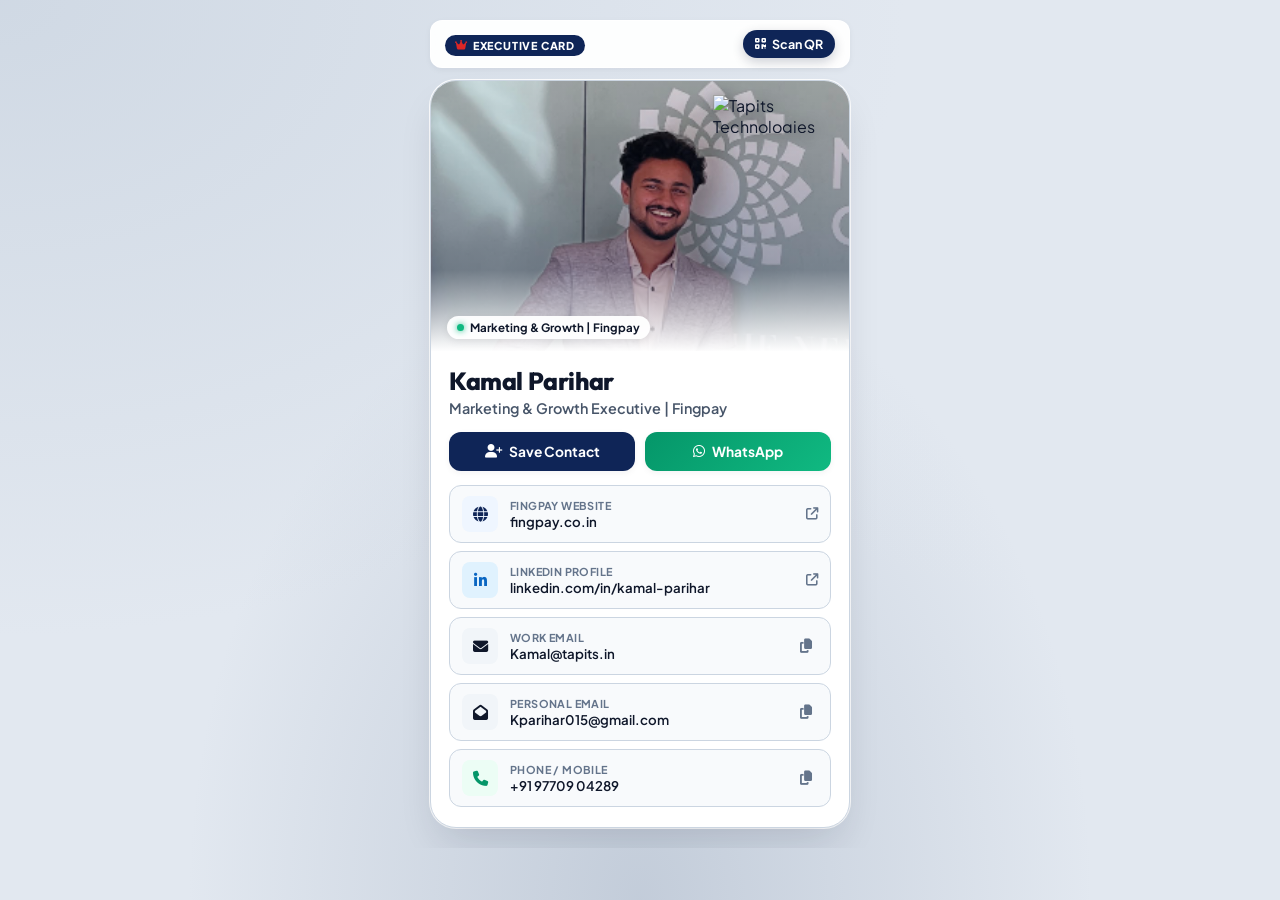
==== kamal.html @ d210d762 "feat: Add standalone cards for Abhigya & Kamal, update logo overlay & remove admin toggle" ====
<!DOCTYPE html>
<html lang="en">
<head>
  <meta charset="UTF-8">
  <meta name="viewport" content="width=device-width, initial-scale=1.0, maximum-scale=1.0, user-scalable=no">
  <title>Kamal Parihar | Digital Business Card</title>
  <meta name="description" content="Digital Business Card & Executive Contact for Kamal Parihar. Marketing & Growth Executive | Fingpay.">
  
  <!-- OpenGraph Social Share Preview -->
  <meta property="og:title" content="Kamal Parihar - Digital Business Card">
  <meta property="og:description" content="Marketing & Growth Executive | Fingpay. Save contact and connect directly.">
  <meta property="og:type" content="profile">
  <meta property="og:image" content="assets/kamal_photo.jpg">
  
  <!-- PWA & Theme Color -->
  <link rel="manifest" href="manifest.json">
  <meta name="theme-color" content="#e2e8f0">

  <!-- Google Fonts -->
  <link rel="preconnect" href="https://fonts.googleapis.com">
  <link rel="preconnect" href="https://fonts.gstatic.com" crossorigin>
  <link href="https://fonts.googleapis.com/css2?family=Plus+Jakarta+Sans:wght@400;500;600;700;800&family=Outfit:wght@500;600;700;800;900&display=swap" rel="stylesheet">
  
  <!-- FontAwesome Icons -->
  <link rel="stylesheet" href="https://cdnjs.cloudflare.com/ajax/libs/font-awesome/6.5.1/css/all.min.css">

  <!-- QRCode Library -->
  <script src="https://cdnjs.cloudflare.com/ajax/libs/qrcodejs/1.0.0/qrcode.min.js"></script>

  <!-- App Stylesheet -->
  <link rel="stylesheet" href="styles.css?v=28">
</head>
<body class="theme-nerds grey-theme">

  <div class="app-wrapper" role="main">
    
    <!-- Top Executive Header Bar (Floating Glass Pill) -->
    <header class="app-header">
      <div class="brand">
        <span class="brand-badge"><i class="fa-solid fa-crown"></i> EXECUTIVE CARD</span>
      </div>
      
      <!-- Profile Selector Dropdown (Hidden by default; toggleable via ?admin=true) -->
      <div class="profile-selector" id="profileSelectorBox" style="display: none;">
        <select id="profileSelect" onchange="switchProfile(this.value)" aria-label="Select Profile">
          <option value="abhigya">Abhigya Kanungo</option>
          <option value="kamal">Kamal Parihar</option>
        </select>
      </div>

      <!-- Quick Action QR Scanner Toggle -->
      <button class="qr-pill-btn" onclick="toggleCardFlip()" title="Show Profile QR Code" aria-label="Show Profile QR Code">
        <i class="fa-solid fa-qrcode"></i>
        <span>Scan QR</span>
      </button>
    </header>

    <!-- CARD CONTAINER ENGINE WITH SMOOTH FLIP FLUIDITY -->
    <div class="card-flipper-wrapper" id="cardFlipper">
      <div class="card-inner-box" id="cardInner">
        
        <!-- ==========================================
             FRONT PROFILE CARD
             ========================================== -->
        <article class="card-face card-front">
          
          <!-- HIGH-IMPACT PROFILE BANNER (PROMINENT COVER PORTRAIT) -->
          <div class="hero-banner-container">
            <div class="banner-image-wrapper">
              <img id="profilePhotoImg" src="assets/abhigya_photo.jpg" alt="Abhigya Kanungo" class="banner-photo-img">
              <div class="banner-gradient-overlay"></div>
            </div>

            <!-- Top Right Company Logo Badge -->
            <div class="company-logo-badge" id="logoBox" title="Company Logo">
              <img id="compLogoImg" src="assets/nerds_logo.png" alt="Nerds Logo" class="comp-logo-img">
              <span id="compLogoFallback" class="logo-fallback-text" style="display:none;">NERDS</span>
            </div>

            <!-- Active Status Indicator Badge -->
            <div class="banner-status-badge">
              <span class="status-pulse-dot"></span>
              <span class="status-text" id="statusBadgeText">Founding Member @ Nerds</span>
            </div>
          </div>

          <!-- COMPACT EXECUTIVE DETAILS BODY -->
          <div class="card-body-compact">
            
            <!-- Compact Name & Headline -->
            <div class="profile-titles">
              <h1 class="profile-name" id="profName">Abhigya Kanungo</h1>
              <p class="profile-headline" id="profHeadline">Product & Growth</p>
            </div>

            <!-- Primary CTAs Grid -->
            <div class="primary-action-grid">
              <button class="btn btn-save" onclick="downloadVCard()" aria-label="Save Contact">
                <i class="fa-solid fa-user-plus"></i>
                <span>Save Contact</span>
              </button>

              <a id="btnWhatsapp" href="#" target="_blank" rel="noopener noreferrer" class="btn btn-whatsapp" aria-label="WhatsApp">
                <i class="fa-brands fa-whatsapp"></i>
                <span>WhatsApp</span>
              </a>
            </div>

            <!-- DIRECT CONTACT & PORTFOLIO LINKS (UNIFORM STYLING) -->
            <div class="contact-links-list" id="contactLinksList">
              
              <!-- Personal Portfolio Card -->
              <a id="btnPortfolio" href="https://abhigya-portofolio.vercel.app/" target="_blank" rel="noopener noreferrer" class="link-card portfolio-card">
                <div class="link-icon portfolio-icon"><i class="fa-solid fa-laptop-code"></i></div>
                <div class="link-text">
                  <span class="lbl">PERSONAL PORTFOLIO</span>
                  <span class="val" id="dispPortfolio">abhigya-portofolio.vercel.app</span>
                </div>
                <i class="fa-solid fa-arrow-up-right-from-square arrow-icon"></i>
              </a>

              <!-- Company Website -->
              <a id="btnWebsite" href="https://nerds.co.in" target="_blank" rel="noopener noreferrer" class="link-card website-card">
                <div class="link-icon website-icon"><i class="fa-solid fa-globe"></i></div>
                <div class="link-text">
                  <span class="lbl" id="lblWebsite">COMPANY WEBSITE</span>
                  <span class="val" id="dispWebsite">nerds.co.in</span>
                </div>
                <i class="fa-solid fa-arrow-up-right-from-square arrow-icon"></i>
              </a>

              <!-- LinkedIn -->
              <a id="btnLinkedIn" href="https://www.linkedin.com/in/abhigyakanungo" target="_blank" rel="noopener noreferrer" class="link-card linkedin-card">
                <div class="link-icon linkedin-icon"><i class="fa-brands fa-linkedin-in"></i></div>
                <div class="link-text">
                  <span class="lbl">LINKEDIN PROFILE</span>
                  <span class="val" id="dispLinkedIn">linkedin.com/in/abhigyakanungo</span>
                </div>
                <i class="fa-solid fa-arrow-up-right-from-square arrow-icon"></i>
              </a>

              <!-- Work Email -->
              <div id="btnEmail" class="link-card email-card">
                <div class="link-icon email-icon"><i class="fa-solid fa-envelope"></i></div>
                <div class="link-text">
                  <span class="lbl" id="lblEmail">WORK EMAIL</span>
                  <span class="val" id="dispEmail">info@nerds.co.in</span>
                </div>
                <button id="btnCopyEmail" class="copy-icon-btn" title="Copy work email" aria-label="Copy work email">
                  <i class="fa-solid fa-copy"></i>
                </button>
              </div>

              <!-- Personal Email -->
              <div id="btnEmailPersonal" class="link-card email-card">
                <div class="link-icon email-icon"><i class="fa-solid fa-envelope-open"></i></div>
                <div class="link-text">
                  <span class="lbl">PERSONAL EMAIL</span>
                  <span class="val" id="dispEmailPersonal">kanungoabhigya3750@gmail.com</span>
                </div>
                <button id="btnCopyPEmail" class="copy-icon-btn" title="Copy personal email" aria-label="Copy personal email">
                  <i class="fa-solid fa-copy"></i>
                </button>
              </div>

              <!-- Phone -->
              <div id="btnPhone" class="link-card phone-card">
                <div class="link-icon phone-icon"><i class="fa-solid fa-phone"></i></div>
                <div class="link-text">
                  <span class="lbl">PHONE / MOBILE</span>
                  <span class="val" id="dispPhone">+91 9993805217</span>
                </div>
                <button id="btnCopyPhone" class="copy-icon-btn" title="Copy phone number" aria-label="Copy phone number">
                  <i class="fa-solid fa-copy"></i>
                </button>
              </div>

            </div>

          </div>
        </article>

        <!-- ==========================================
             BACK CARD (CREATIVE QR SCANNER PASS VIEW)
             ========================================== -->
        <article class="card-face card-back">
          <div class="qr-pass-header">
            <div class="pass-brand">
              <i class="fa-solid fa-qrcode"></i>
              <span>DIGITAL SCAN PASS</span>
            </div>
            <button class="close-qr-btn" onclick="toggleCardFlip()" title="Return to Card View">
              <i class="fa-solid fa-xmark"></i>
            </button>
          </div>

          <div class="qr-pass-body">
            <!-- "Scan Me" Badge Above QR -->
            <div class="qr-scan-me-pill">
              <i class="fa-solid fa-expand"></i>
              <span>Scan Me</span>
            </div>

            <!-- Glowing QR Scanner Frame -->
            <div class="qr-visual-frame">
              <div class="qr-corner-tl"></div>
              <div class="qr-corner-tr"></div>
              <div class="qr-corner-bl"></div>
              <div class="qr-corner-br"></div>
              
              <div id="qrcode" class="qrcode-canvas-box"></div>
            </div>

            <!-- Profile Summary inside QR Pass -->
            <div class="qr-profile-meta">
              <h3 id="qrName">Abhigya Kanungo</h3>
              <p id="qrRole" class="qr-role">Product & Growth</p>
              <p id="qrSubRole" class="qr-subrole">Founding Member @ Nerds</p>
            </div>

          </div>
        </article>

      </div>
    </div>
  </div>

  <!-- App Engine Script -->
  <script src="app.js?v=28"></script>
</body>
</html>
---- styles.css ----
/* ==========================================================================
   Executive Digital Card System - Grey Tone Theme & Uniform Card Layout
   ========================================================================== */

/* Design System Tokens */
:root {
  --bg-canvas: #e2e8f0;
  --bg-mesh: radial-gradient(at 0% 0%, rgba(203, 213, 225, 0.8) 0px, transparent 50%),
              radial-gradient(at 100% 0%, rgba(226, 232, 240, 0.9) 0px, transparent 50%),
              radial-gradient(at 50% 100%, rgba(148, 163, 184, 0.4) 0px, transparent 50%);
  
  --card-bg: #ffffff;
  --card-sub: #f8fafc;
  --card-border: #cbd5e1;
  
  --text-main: #0f172a;
  --text-sub: #475569;
  --text-light: #64748b;
  
  --whatsapp-green: #059669;
  --whatsapp-gradient: linear-gradient(135deg, #059669 0%, #10b981 100%);
  --linkedin-blue: #0a66c2;
  
  --portfolio-accent: #6d28d9;

  --shadow-card: 0 20px 40px -10px rgba(15, 23, 42, 0.14), 0 0 0 1px rgba(255, 255, 255, 0.9);
  --shadow-sm: 0 2px 6px rgba(15, 23, 42, 0.05);
  --shadow-md: 0 8px 20px -4px rgba(15, 23, 42, 0.1);

  --radius-card: 26px;
  --radius-md: 12px;
  --radius-sm: 8px;
  --transition: all 0.25s cubic-bezier(0.33, 1, 0.68, 1);
}

body.theme-nerds {
  --brand-primary: #06142e;
  --brand-secondary: #d97706;
  --brand-accent: #059669;
}

body.theme-fingpay {
  --brand-primary: #0f2557;
  --brand-secondary: #dc2626;
  --brand-accent: #ef4444;
}

/* Global Reset & Responsive Body Canvas */
* {
  box-sizing: border-box;
  margin: 0;
  padding: 0;
  -webkit-tap-highlight-color: transparent;
}

html, body {
  width: 100%;
  min-height: 100%;
  background-color: var(--bg-canvas);
  background-image: var(--bg-mesh);
  background-attachment: fixed;
  color: var(--text-main);
  font-family: 'Plus Jakarta Sans', -apple-system, BlinkMacSystemFont, sans-serif;
  overflow-x: hidden;
}

body {
  display: flex;
  justify-content: center;
  align-items: flex-start;
  padding: clamp(8px, 3vw, 20px);
}

/* Focus Ring Accessibility */
*:focus-visible {
  outline: 3px solid #3b82f6;
  outline-offset: 2px;
  border-radius: 4px;
}

/* Main Responsive Outer Shell */
.app-wrapper {
  width: 100%;
  max-width: clamp(320px, 94vw, 420px);
  margin: 0 auto;
  display: flex;
  flex-direction: column;
  gap: 12px;
}

/* Floating Header Bar */
.app-header {
  display: flex;
  justify-content: space-between;
  align-items: center;
  background: rgba(255, 255, 255, 0.94);
  backdrop-filter: blur(16px);
  -webkit-backdrop-filter: blur(16px);
  padding: 9px 14px;
  border-radius: var(--radius-md);
  border: 1px solid rgba(255, 255, 255, 0.8);
  box-shadow: var(--shadow-sm);
}

.brand-badge {
  background: var(--brand-primary);
  color: #ffffff;
  font-weight: 800;
  font-size: 0.68rem;
  letter-spacing: 0.8px;
  padding: 4px 10px;
  border-radius: 20px;
  display: inline-flex;
  align-items: center;
  gap: 5px;
}

.brand-badge i {
  color: var(--brand-secondary);
}

.profile-selector select {
  background: rgba(240, 243, 248, 0.9);
  border: 1px solid rgba(6, 20, 46, 0.15);
  border-radius: 18px;
  padding: 4px 10px;
  font-family: inherit;
  font-size: 0.76rem;
  font-weight: 700;
  color: var(--brand-primary);
  cursor: pointer;
  outline: none;
  transition: var(--transition);
}

.profile-selector select:hover {
  border-color: var(--brand-primary);
}

.qr-pill-btn {
  background: var(--brand-primary);
  color: #ffffff;
  border: none;
  padding: 6px 12px;
  border-radius: 20px;
  font-family: inherit;
  font-weight: 700;
  font-size: 0.78rem;
  display: flex;
  align-items: center;
  gap: 6px;
  cursor: pointer;
  transition: var(--transition);
  box-shadow: 0 4px 12px rgba(6, 20, 46, 0.2);
}

.qr-pill-btn:hover {
  background: var(--portfolio-accent);
  transform: scale(1.04);
}

/* CARD FLIPPER ENGINE */
.card-flipper-wrapper {
  perspective: 1000px;
  width: 100%;
}

.card-inner-box {
  width: 100%;
  position: relative;
  transform-style: preserve-3d;
  transition: transform 0.65s cubic-bezier(0.34, 1.56, 0.64, 1);
}

.card-inner-box.flipped {
  transform: rotateY(180deg);
}

.card-face {
  width: 100%;
  background: var(--card-bg);
  border-radius: var(--radius-card);
  overflow: hidden;
  box-shadow: var(--shadow-card);
  border: 1px solid var(--card-border);
  backface-visibility: hidden;
  -webkit-backface-visibility: hidden;
}

.card-front {
  display: flex;
  flex-direction: column;
}

.card-back {
  position: absolute;
  inset: 0;
  transform: rotateY(180deg);
  background: url('assets/qr_pass_bg.png') no-repeat center center / cover #f4f5f7;
  z-index: 5;
  overflow: hidden;
}

/* HERO PORTRAIT BANNER (HIGH IMPACT PROMINENT LAYOUT) */
.hero-banner-container {
  width: 100%;
  height: clamp(220px, 45vh, 270px);
  position: relative;
  overflow: hidden;
  background: #cbd5e1;
}

.banner-image-wrapper {
  width: 100%;
  height: 100%;
  position: relative;
}

.banner-photo-img {
  width: 100%;
  height: 100%;
  object-fit: cover;
  object-position: center 20%;
}

.banner-gradient-overlay {
  position: absolute;
  inset: 0;
  background: linear-gradient(180deg, rgba(6, 20, 46, 0.1) 0%, rgba(6, 20, 46, 0.35) 70%, rgba(255, 255, 255, 0.98) 100%);
}

/* Top-Right Company Logo Badge (White Container Pill) */
.company-logo-badge {
  position: absolute;
  top: 14px;
  right: 14px;
  background: #ffffff;
  border: 1px solid rgba(226, 232, 240, 0.9);
  padding: 6px 12px;
  border-radius: 12px;
  display: flex;
  align-items: center;
  justify-content: center;
  box-shadow: 0 4px 14px rgba(0, 0, 0, 0.15);
  max-height: 42px;
  z-index: 3;
}

.comp-logo-img {
  height: 24px;
  width: auto;
  max-width: 90px;
  object-fit: contain;
}

/* Fingpay Theme: Borderless PNG Logo Overlay over Profile Image */
body.theme-fingpay .company-logo-badge {
  background: transparent !important;
  border: none !important;
  box-shadow: none !important;
  padding: 0 !important;
  top: 14px;
  right: 16px;
}

body.theme-fingpay .comp-logo-img {
  height: 38px !important;
  max-width: 120px !important;
  object-fit: contain;
  filter: drop-shadow(0 2px 8px rgba(0, 0, 0, 0.45));
  mix-blend-mode: multiply;
}

.logo-fallback-text {
  font-family: 'Outfit', sans-serif;
  font-weight: 800;
  font-size: 0.75rem;
  color: var(--brand-primary);
}

/* Active Status Pill on Banner Bottom */
.banner-status-badge {
  position: absolute;
  bottom: 12px;
  left: 16px;
  background: rgba(255, 255, 255, 0.94);
  backdrop-filter: blur(8px);
  padding: 4px 10px;
  border-radius: 20px;
  font-size: 0.72rem;
  font-weight: 700;
  color: var(--text-main);
  display: inline-flex;
  align-items: center;
  gap: 6px;
  box-shadow: 0 2px 8px rgba(0, 0, 0, 0.08);
  z-index: 3;
}

.status-pulse-dot {
  width: 7px;
  height: 7px;
  background-color: #10b981;
  border-radius: 50%;
  box-shadow: 0 0 6px #10b981;
}

/* COMPACT EXECUTIVE DETAILS BODY */
.card-body-compact {
  padding: 14px 18px 20px 18px;
  display: flex;
  flex-direction: column;
  gap: 14px;
}

.profile-titles {
  display: flex;
  flex-direction: column;
  gap: 2px;
}

.profile-name {
  font-family: 'Outfit', sans-serif;
  font-weight: 800;
  font-size: clamp(1.35rem, 5vw, 1.55rem);
  color: var(--text-main);
  line-height: 1.25;
  letter-spacing: -0.4px;
}

.profile-headline {
  font-size: clamp(0.85rem, 3.2vw, 0.9rem);
  font-weight: 600;
  color: var(--text-sub);
  line-height: 1.4;
}

/* Primary Action Buttons */
.primary-action-grid {
  display: grid;
  grid-template-columns: 1fr 1fr;
  gap: 10px;
}

.btn {
  display: inline-flex;
  align-items: center;
  justify-content: center;
  gap: 7px;
  padding: 11px 14px;
  border-radius: var(--radius-md);
  font-family: inherit;
  font-weight: 700;
  font-size: 0.86rem;
  text-decoration: none;
  border: none;
  cursor: pointer;
  transition: var(--transition);
  box-shadow: var(--shadow-sm);
}

.btn:hover {
  transform: translateY(-2px);
}

.btn-save {
  background: var(--brand-primary);
  color: #ffffff;
}

.btn-save:hover {
  background: #0f172a;
  box-shadow: 0 6px 16px rgba(6, 20, 46, 0.3);
}

.btn-whatsapp {
  background: var(--whatsapp-gradient);
  color: #ffffff;
}

.btn-whatsapp:hover {
  box-shadow: 0 6px 16px rgba(5, 150, 105, 0.3);
}

/* UNIFORM CONTACT & PORTFOLIO CARDS */
.contact-links-list {
  display: flex;
  flex-direction: column;
  gap: 8px;
}

.link-card {
  display: flex;
  align-items: center;
  gap: 12px;
  padding: 10px 12px;
  border-radius: var(--radius-md);
  background: var(--card-sub);
  border: 1px solid var(--card-border);
  text-decoration: none;
  color: var(--text-main);
  transition: var(--transition);
  cursor: pointer;
}

.link-card:hover {
  background: #ffffff;
  border-color: #94a3b8;
  box-shadow: var(--shadow-md);
  transform: translateY(-1.5px);
}

.link-icon {
  width: 36px;
  height: 36px;
  border-radius: var(--radius-sm);
  display: flex;
  align-items: center;
  justify-content: center;
  font-size: 0.95rem;
  flex-shrink: 0;
}

.portfolio-icon {
  background: #f3e8ff;
  color: #7c3aed;
  border: none;
}

.website-icon {
  background: #eff6ff;
  color: var(--brand-primary);
  border: none;
}

.linkedin-icon {
  background: #e0f2fe;
  color: var(--linkedin-blue);
  border: none;
}

.email-icon {
  background: #f1f5f9;
  color: var(--text-main);
  border: none;
}

.phone-icon {
  background: #ecfdf5;
  color: var(--whatsapp-green);
  border: none;
}

.link-text {
  display: flex;
  flex-direction: column;
  gap: 1px;
  flex-grow: 1;
  min-width: 0;
}

.link-text .lbl {
  font-size: 0.68rem;
  font-weight: 700;
  color: var(--text-light);
  text-transform: uppercase;
  letter-spacing: 0.4px;
}

.link-text .val {
  font-size: 0.83rem;
  font-weight: 600;
  color: var(--text-main);
  white-space: nowrap;
  overflow: hidden;
  text-overflow: ellipsis;
}

.arrow-icon {
  font-size: 0.78rem;
  color: var(--text-light);
  flex-shrink: 0;
}

.copy-icon-btn {
  background: transparent;
  border: none;
  color: var(--text-light);
  font-size: 0.88rem;
  padding: 6px;
  cursor: pointer;
  border-radius: var(--radius-sm);
  transition: var(--transition);
  flex-shrink: 0;
}

.copy-icon-btn:hover {
  color: var(--brand-primary);
  background: #e2e8f0;
}

/* ==========================================
   STUNNING CREATIVE QR SCAN PASS VIEW (BACK)
   ========================================== */
.qr-pass-header {
  position: absolute;
  top: 16px;
  left: 14px;
  right: 14px;
  display: flex;
  justify-content: space-between;
  align-items: center;
  padding: 8px 14px;
  background: rgba(255, 255, 255, 0.92);
  backdrop-filter: blur(10px);
  -webkit-backdrop-filter: blur(10px);
  border-radius: 14px;
  border: 1px solid rgba(226, 232, 240, 0.8);
  box-shadow: 0 4px 16px rgba(0, 0, 0, 0.06);
  z-index: 20;
}

.pass-brand {
  font-family: 'Outfit', sans-serif;
  font-size: 0.88rem;
  font-weight: 800;
  color: var(--brand-primary);
  display: flex;
  align-items: center;
  gap: 6px;
  letter-spacing: 0.5px;
}

.close-qr-btn {
  background: #f1f5f9;
  border: none;
  width: 32px;
  height: 32px;
  border-radius: 50%;
  font-size: 1.1rem;
  color: var(--text-main);
  cursor: pointer;
  display: flex;
  align-items: center;
  justify-content: center;
  transition: var(--transition);
}

.close-qr-btn:hover {
  background: #e2e8f0;
}

.qr-pass-body {
  position: absolute;
  top: 50%;
  left: 7%;
  right: 27%;
  transform: translateY(-50%);
  display: flex;
  flex-direction: column;
  align-items: center;
  gap: 8px;
  z-index: 10;
}

/* "Scan Me" Badge Pill */
.qr-scan-me-pill {
  background: #0f172a;
  color: #ffffff;
  padding: 5px 14px;
  border-radius: 30px;
  font-family: 'Outfit', sans-serif;
  font-size: 0.75rem;
  font-weight: 800;
  letter-spacing: 0.8px;
  text-transform: uppercase;
  display: inline-flex;
  align-items: center;
  gap: 6px;
  box-shadow: 0 4px 12px rgba(15, 23, 42, 0.18);
  border: 1px solid rgba(255, 255, 255, 0.2);
}

.qr-scan-me-pill i {
  color: #ff9933;
  font-size: 0.82rem;
}

/* Creative Corner Scanner Frame */
.qr-visual-frame {
  position: relative;
  padding: 12px;
  background: #ffffff;
  border-radius: 18px;
  box-shadow: 0 8px 24px rgba(15, 23, 42, 0.1);
  display: flex;
  align-items: center;
  justify-content: center;
}

.qr-corner-tl, .qr-corner-tr, .qr-corner-bl, .qr-corner-br {
  position: absolute;
  width: 16px;
  height: 16px;
  border-color: #ff9933;
  border-style: solid;
}

.qr-corner-tl { top: -2px; left: -2px; border-width: 3px 0 0 3px; border-top-left-radius: 8px; border-color: #ff9933; }
.qr-corner-tr { top: -2px; right: -2px; border-width: 3px 3px 0 0; border-top-right-radius: 8px; border-color: #138808; }
.qr-corner-bl { bottom: -2px; left: -2px; border-width: 0 0 3px 3px; border-bottom-left-radius: 8px; border-color: #138808; }
.qr-corner-br { bottom: -2px; right: -2px; border-width: 0 3px 3px 0; border-bottom-right-radius: 8px; border-color: #ff9933; }

.qrcode-canvas-box {
  display: flex;
  align-items: center;
  justify-content: center;
  width: min(210px, 88%);
  height: min(210px, 88%);
}

.qrcode-canvas-box img, .qrcode-canvas-box canvas {
  max-width: 100%;
  max-height: 100%;
  display: block;
}

.qr-profile-meta {
  text-align: center;
  display: flex;
  flex-direction: column;
  gap: 2px;
  max-width: 100%;
}

.qr-profile-meta h3 {
  font-family: 'Outfit', sans-serif;
  font-size: 1.35rem;
  font-weight: 800;
  color: #0f172a;
}

.qr-role {
  font-size: 0.95rem;
  font-weight: 700;
  color: #334155;
  line-height: 1.3;
}

.qr-subrole {
  font-size: 0.86rem;
  font-weight: 600;
  color: #64748b;
  line-height: 1.3;
}

.qr-profile-meta p {
  font-size: 0.8rem;
  color: #475569;
  font-weight: 700;
  line-height: 1.25;
}

/* WhatsApp Self-Intro Block (on QR Pass View) */
.wa-intro-block {
  width: 100%;
  display: flex;
  flex-direction: column;
  gap: 8px;
}

.wa-intro-label {
  font-size: 0.74rem;
  font-weight: 700;
  color: var(--text-sub);
  display: flex;
  align-items: center;
  gap: 5px;
}

.wa-intro-label i {
  color: #25d366;
  font-size: 0.9rem;
}

.wa-intro-row {
  display: flex;
  gap: 8px;
  align-items: center;
}

.wa-intro-input {
  flex-grow: 1;
  padding: 10px 12px;
  border-radius: var(--radius-sm);
  border: 1.5px solid var(--card-border);
  background: var(--card-sub);
  font-family: inherit;
  font-size: 0.82rem;
  color: var(--text-main);
  transition: var(--transition);
  outline: none;
}

.wa-intro-input:focus {
  border-color: #25d366;
  background: #ffffff;
  box-shadow: 0 0 0 3px rgba(37, 211, 102, 0.12);
}

.wa-intro-send-btn {
  background: #25d366;
  color: #ffffff;
  width: 40px;
  height: 40px;
  border-radius: var(--radius-sm);
  display: flex;
  align-items: center;
  justify-content: center;
  font-size: 1rem;
  flex-shrink: 0;
  text-decoration: none;
  transition: var(--transition);
  box-shadow: 0 4px 10px rgba(37, 211, 102, 0.3);
}

.wa-intro-send-btn:hover {
  background: #1ebe5d;
  transform: scale(1.06);
}

/* Toast Notifications */
.app-toast {
  position: fixed;
  bottom: 20px;
  left: 50%;
  transform: translateX(-50%) translateY(80px);
  background: #0f172a;
  color: #ffffff;
  padding: 10px 20px;
  border-radius: 30px;
  font-size: 0.82rem;
  font-weight: 600;
  box-shadow: 0 10px 25px rgba(0, 0, 0, 0.25);
  z-index: 2000;
  opacity: 0;
  transition: transform 0.28s cubic-bezier(0.175, 0.885, 0.32, 1.275), opacity 0.28s ease;
  pointer-events: none;
}

.app-toast.show {
  opacity: 1;
  transform: translateX(-50%) translateY(0);
}
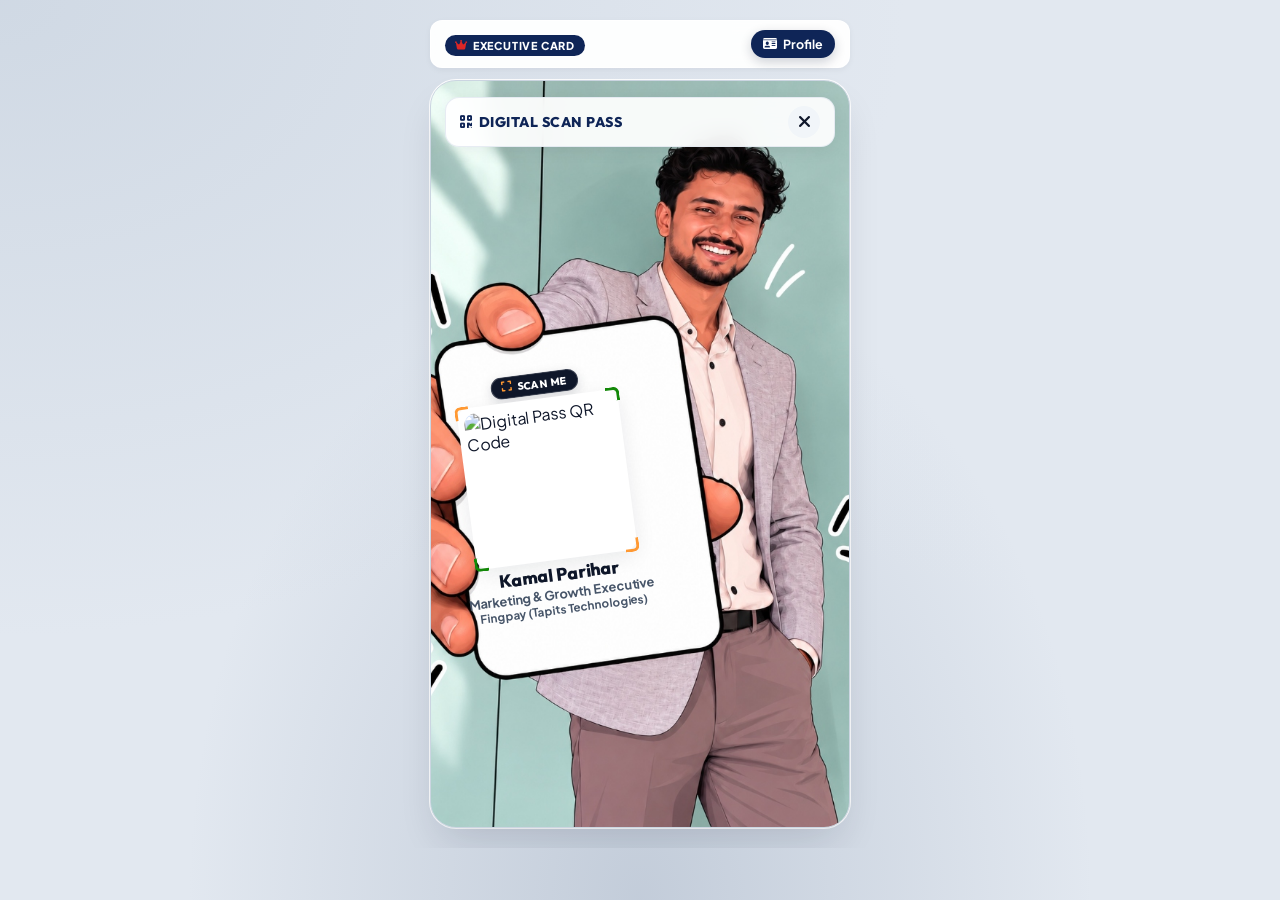
==== commit fcc0e593: "feat: Default to QR Pass view on open with dynamic Profile/QR Pass toggle button" ====
--- a/kamal.html
+++ b/kamal.html
@@ -48,10 +48,10 @@
         </select>
       </div>
 
-      <!-- Quick Action QR Scanner Toggle -->
-      <button class="qr-pill-btn" onclick="toggleCardFlip()" title="Show Profile QR Code" aria-label="Show Profile QR Code">
-        <i class="fa-solid fa-qrcode"></i>
-        <span>Scan QR</span>
+      <!-- Quick Action View Switcher Toggle (Profile <-> QR Pass) -->
+      <button class="qr-pill-btn" id="btnToggleFlip" onclick="toggleCardFlip()" title="Toggle View" aria-label="Toggle View">
+        <i class="fa-solid fa-id-card" id="iconToggleFlip"></i>
+        <span id="textToggleFlip">Profile</span>
       </button>
     </header>
 
--- a/styles.css
+++ b/styles.css
@@ -552,14 +552,15 @@
 
 .qr-pass-body {
   position: absolute;
-  top: 50%;
-  left: 7%;
-  right: 27%;
-  transform: translateY(-50%);
+  top: 65%;
+  left: 51.5%;
+  transform: translate(-50%, -50%);
   display: flex;
   flex-direction: column;
   align-items: center;
-  gap: 8px;
+  gap: 5px;
+  width: 56%;
+  max-width: 220px;
   z-index: 10;
 }
 
@@ -567,32 +568,32 @@
 .qr-scan-me-pill {
   background: #0f172a;
   color: #ffffff;
-  padding: 5px 14px;
-  border-radius: 30px;
+  padding: 3px 10px;
+  border-radius: 20px;
   font-family: 'Outfit', sans-serif;
-  font-size: 0.75rem;
+  font-size: 0.68rem;
   font-weight: 800;
-  letter-spacing: 0.8px;
+  letter-spacing: 0.6px;
   text-transform: uppercase;
   display: inline-flex;
   align-items: center;
-  gap: 6px;
-  box-shadow: 0 4px 12px rgba(15, 23, 42, 0.18);
+  gap: 5px;
+  box-shadow: 0 4px 12px rgba(15, 23, 42, 0.15);
   border: 1px solid rgba(255, 255, 255, 0.2);
 }
 
 .qr-scan-me-pill i {
   color: #ff9933;
-  font-size: 0.82rem;
+  font-size: 0.72rem;
 }
 
 /* Creative Corner Scanner Frame */
 .qr-visual-frame {
   position: relative;
-  padding: 12px;
+  padding: 6px;
   background: #ffffff;
-  border-radius: 18px;
-  box-shadow: 0 8px 24px rgba(15, 23, 42, 0.1);
+  border-radius: 14px;
+  box-shadow: 0 6px 20px rgba(15, 23, 42, 0.08);
   display: flex;
   align-items: center;
   justify-content: center;
@@ -600,23 +601,23 @@
 
 .qr-corner-tl, .qr-corner-tr, .qr-corner-bl, .qr-corner-br {
   position: absolute;
-  width: 16px;
-  height: 16px;
+  width: 14px;
+  height: 14px;
   border-color: #ff9933;
   border-style: solid;
 }
 
-.qr-corner-tl { top: -2px; left: -2px; border-width: 3px 0 0 3px; border-top-left-radius: 8px; border-color: #ff9933; }
-.qr-corner-tr { top: -2px; right: -2px; border-width: 3px 3px 0 0; border-top-right-radius: 8px; border-color: #138808; }
-.qr-corner-bl { bottom: -2px; left: -2px; border-width: 0 0 3px 3px; border-bottom-left-radius: 8px; border-color: #138808; }
-.qr-corner-br { bottom: -2px; right: -2px; border-width: 0 3px 3px 0; border-bottom-right-radius: 8px; border-color: #ff9933; }
+.qr-corner-tl { top: -2px; left: -2px; border-width: 3px 0 0 3px; border-top-left-radius: 6px; border-color: #ff9933; }
+.qr-corner-tr { top: -2px; right: -2px; border-width: 3px 3px 0 0; border-top-right-radius: 6px; border-color: #138808; }
+.qr-corner-bl { bottom: -2px; left: -2px; border-width: 0 0 3px 3px; border-bottom-left-radius: 6px; border-color: #138808; }
+.qr-corner-br { bottom: -2px; right: -2px; border-width: 0 3px 3px 0; border-bottom-right-radius: 6px; border-color: #ff9933; }
 
 .qrcode-canvas-box {
   display: flex;
   align-items: center;
   justify-content: center;
-  width: min(210px, 88%);
-  height: min(210px, 88%);
+  width: min(145px, 65vw);
+  height: min(145px, 65vw);
 }
 
 .qrcode-canvas-box img, .qrcode-canvas-box canvas {
@@ -629,22 +630,23 @@
   text-align: center;
   display: flex;
   flex-direction: column;
-  gap: 2px;
+  gap: 1px;
   max-width: 100%;
 }
 
 .qr-profile-meta h3 {
   font-family: 'Outfit', sans-serif;
-  font-size: 1.35rem;
+  font-size: 1.15rem;
   font-weight: 800;
   color: #0f172a;
+  line-height: 1.2;
 }
 
 .qr-role {
-  font-size: 0.95rem;
+  font-size: 0.82rem;
   font-weight: 700;
   color: #334155;
-  line-height: 1.3;
+  line-height: 1.25;
 }
 
 .qr-subrole {
@@ -652,6 +654,50 @@
   font-weight: 600;
   color: #64748b;
   line-height: 1.3;
+}
+
+/* ==========================================================================
+   Kamal Parihar (theme-fingpay) Custom Tilted QR Pass Alignment
+   ========================================================================== */
+body.theme-fingpay .qr-pass-body {
+  top: 55.5%;
+  left: 2%;
+  right: 32%;
+  transform: translateY(-50%) rotate(-7.5deg);
+  transform-origin: center center;
+  gap: 4px;
+}
+
+body.theme-fingpay .qr-scan-me-pill {
+  padding: 3px 10px;
+  font-size: 0.66rem;
+  letter-spacing: 0.5px;
+}
+
+body.theme-fingpay .qr-visual-frame {
+  padding: 6px;
+  border-radius: 12px;
+}
+
+body.theme-fingpay .qrcode-canvas-box {
+  width: min(150px, 70vw);
+  height: min(150px, 70vw);
+}
+
+body.theme-fingpay .qr-profile-meta {
+  gap: 1px;
+}
+
+body.theme-fingpay .qr-profile-meta h3 {
+  font-size: 1.10rem;
+}
+
+body.theme-fingpay .qr-role {
+  font-size: 0.80rem;
+}
+
+body.theme-fingpay .qr-subrole {
+  font-size: 0.72rem;
 }
 
 .qr-profile-meta p {
